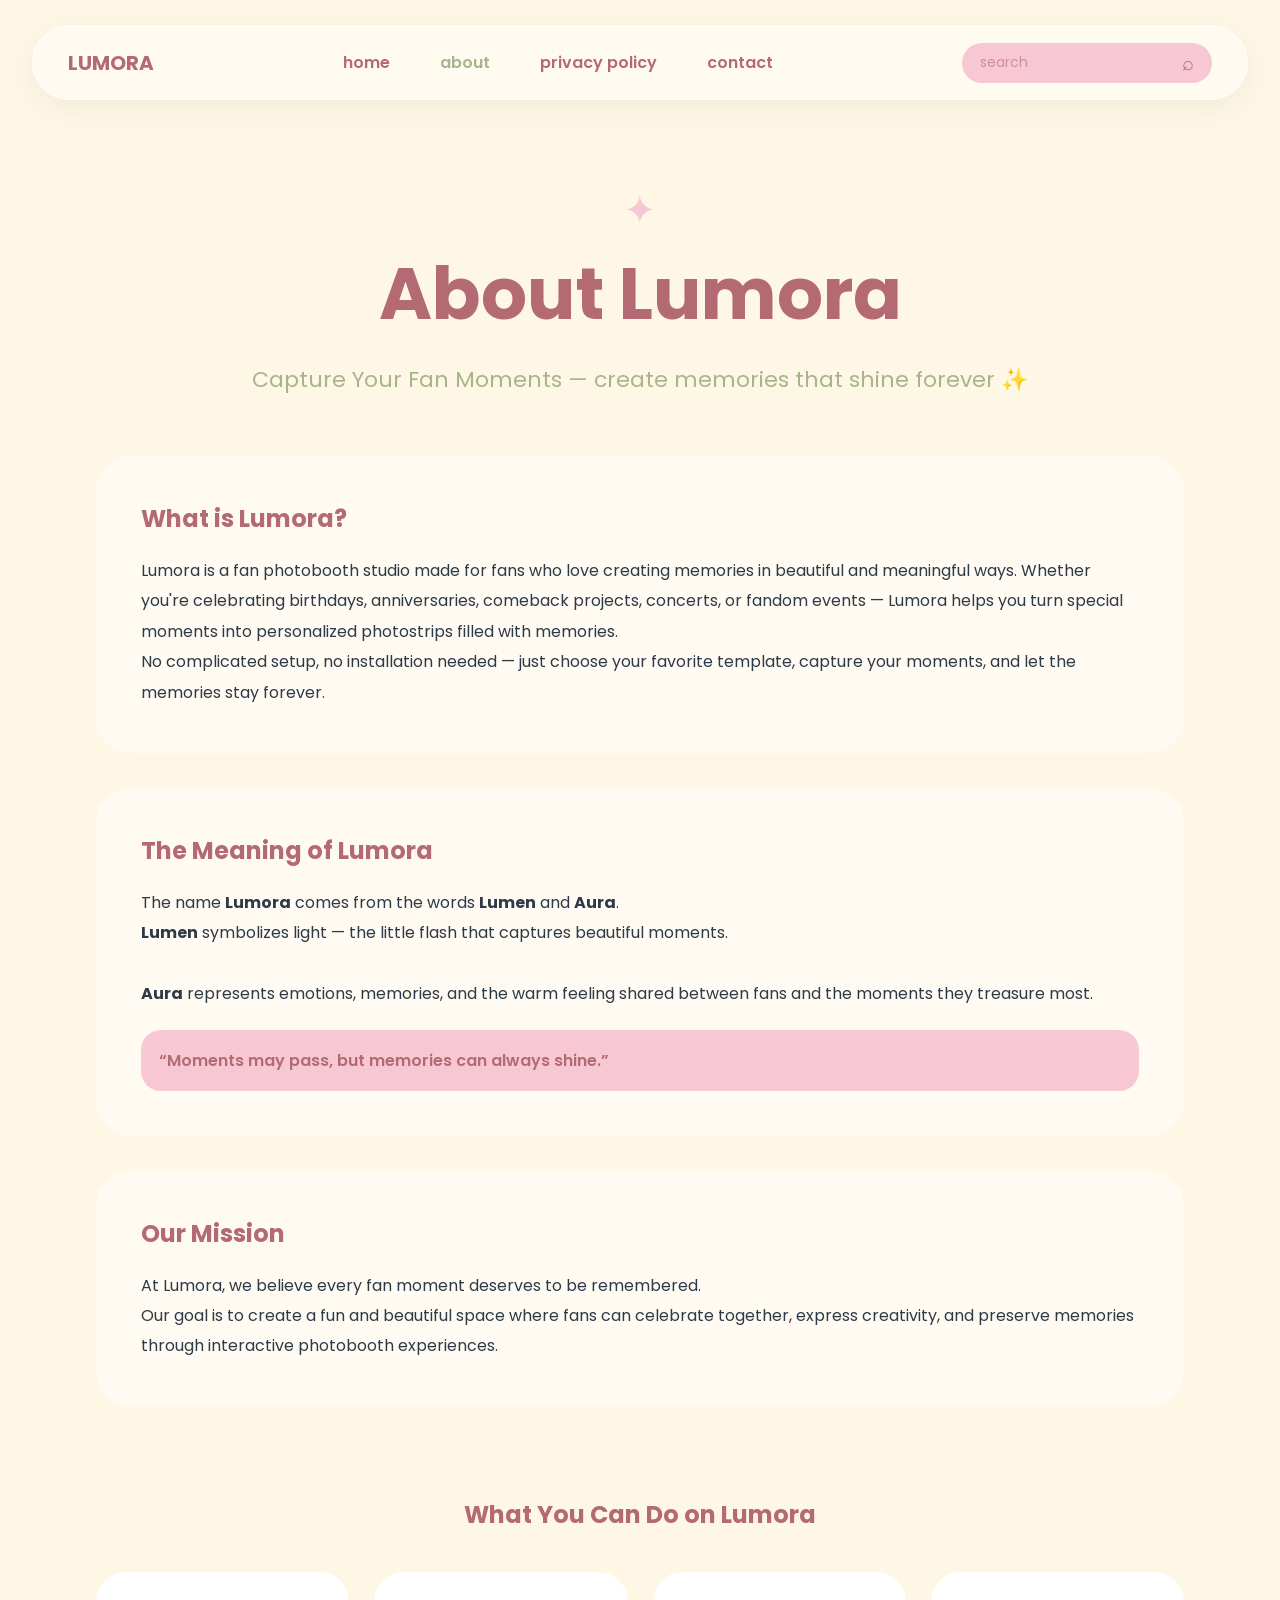
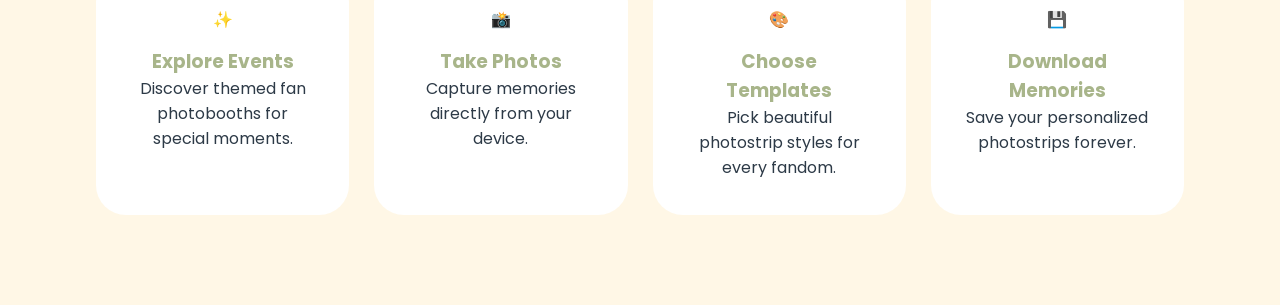
==== about.html @ 37fab62d "Initial commit" ====
<!DOCTYPE html>
<html lang="en">
<head>
    <meta charset="UTF-8">
    <meta name="viewport" content="width=device-width, initial-scale=1.0">
    <title>About Lumora</title>

    <link rel="stylesheet" href="about.css">

    <link rel="preconnect" href="https://fonts.googleapis.com">
    <link href="https://fonts.googleapis.com/css2?family=Poppins:wght@300;400;500;600;700;800&display=swap" rel="stylesheet">
</head>
<body>

<header>
    <nav class="navbar">

        <div class="logo">
            <a href="index.html">LUMORA</a>
        </div>

        <ul class="nav-links">
            <li><a href="artist.html">home</a></li>
            <li><a href="about.html" class="active">about</a></li>
            <li><a href="privacy.html">privacy policy</a></li>
            <li><a href="contact.html">contact</a></li>
        </ul>

        <div class="search-box">
            <input type="text" placeholder="search">
            <span>⌕</span>
        </div>

    </nav>
</header>

<!-- HERO -->

<section class="about-hero">

    <div class="sparkle">✦</div>

    <h1>About Lumora</h1>

    <p class="tagline">
        Capture Your Fan Moments — create memories that shine forever ✨
    </p>

</section>

<!-- ABOUT -->

<section class="about-container">

    <div class="about-card">

        <h2>What is Lumora?</h2>

        <p>
            Lumora is a fan photobooth studio made for fans who love creating
            memories in beautiful and meaningful ways.
            Whether you're celebrating birthdays, anniversaries,
            comeback projects, concerts, or fandom events —
            Lumora helps you turn special moments into
            personalized photostrips filled with memories.
        </p>

        <p>
            No complicated setup, no installation needed —
            just choose your favorite template, capture your moments,
            and let the memories stay forever.
        </p>

    </div>

    <div class="about-card">

        <h2>The Meaning of Lumora</h2>

        <p>
            The name <b>Lumora</b> comes from the words
            <b>Lumen</b> and <b>Aura</b>.
        </p>

        <p>
            <b>Lumen</b> symbolizes light — the little flash that captures
            beautiful moments.
            <br><br>
            <b>Aura</b> represents emotions, memories,
            and the warm feeling shared between fans and the moments
            they treasure most.
        </p>

        <div class="quote-box">
            “Moments may pass, but memories can always shine.”
        </div>

    </div>

    <div class="about-card">

        <h2>Our Mission</h2>

        <p>
            At Lumora, we believe every fan moment deserves to be remembered.
        </p>

        <p>
            Our goal is to create a fun and beautiful space
            where fans can celebrate together,
            express creativity, and preserve memories
            through interactive photobooth experiences.
        </p>

    </div>

</section>

<!-- FEATURES -->

<section class="feature-section">

    <h2>What You Can Do on Lumora</h2>

    <div class="feature-grid">

        <div class="feature-card">
            ✨
            <h3>Explore Events</h3>
            <p>Discover themed fan photobooths for special moments.</p>
        </div>

        <div class="feature-card">
            📸
            <h3>Take Photos</h3>
            <p>Capture memories directly from your device.</p>
        </div>

        <div class="feature-card">
            🎨
            <h3>Choose Templates</h3>
            <p>Pick beautiful photostrip styles for every fandom.</p>
        </div>

        <div class="feature-card">
            💾
            <h3>Download Memories</h3>
            <p>Save your personalized photostrips forever.</p>
        </div>

    </div>

</section>

</body>
</html>
---- about.css ----
*{
    margin:0;
    padding:0;
    box-sizing:border-box;
}

body{
    font-family:'Poppins', sans-serif;
    background:#FFF7E6;
    color:#2D3A47;
}

/* NAVBAR */

/* ==========================
NAVBAR (Sama persis dengan Privacy)
========================== */

.navbar {
    width: 95%;
    /* max-width dihapus agar lebarnya memanjang sama seperti Privacy */
    height: 75px; 
    background: rgba(255, 255, 255, 0.45);
    -webkit-backdrop-filter: blur(20px);
    backdrop-filter: blur(20px);
    border: 1px solid rgba(255, 255, 255, 0.5);
    border-radius: 50px;
    margin: 25px auto;
    display: flex;
    justify-content: space-between;
    align-items: center;
    padding: 0 35px;
    box-shadow: 0 8px 30px rgba(0, 0, 0, 0.05);
}

.logo a {
    text-decoration: none;
    color: #B46A72;
    font-weight: 700; /* Ketebalan font disamakan dengan Privacy */
    font-size: 20px;
}

.nav-links {
    display: flex;
    list-style: none;
    gap: 50px; /* Jarak antar menu dilebarkan lagi */
}

.nav-links a {
    text-decoration: none;
    color: #B46A72;
    font-weight: 600;
    font-size: 16px; /* Font size dibesarkan sama seperti Privacy */
    transition: color 0.3s ease;
}

.nav-links a:hover {
    color: #D98C99;
}

/* Menu aktif berubah warna hijau, TANPA garis bawah */
.nav-links a.active {
    color: #A8B58A;
}

.search-box {
    width: 250px; /* Ukuran search box dibesarkan lagi */
    height: 40px;
    background: #F7C8D3;
    border-radius: 30px;
    display: flex;
    align-items: center;
    justify-content: space-between;
    padding: 0 18px;
}

.search-box input {
    border: none;
    outline: none;
    background: transparent;
    width: 100%;
    font-family: 'Poppins', sans-serif;
    color: #B46A72;
    font-size: 14px;
}

.search-box input::placeholder {
    color: #B46A72;
    opacity: 0.6;
}

.search-box span {
    color: #B46A72;
    font-size: 20px;
    cursor: pointer;
}

/* HERO */

.about-hero{
    text-align:center;
    margin-top:80px;
}

.about-hero h1{
    font-size:72px;
    color:#B46A72;
}

.tagline{
    color:#A8B58A;
    font-size:22px;
    margin-top:15px;
}

.sparkle{
    font-size:40px;
    color:#F7C8D3;
}

/* CARDS */

.about-container{
    width:85%;
    margin:60px auto;

    display:flex;
    flex-direction:column;
    gap:35px;
}

.about-card{
    background:rgba(255,255,255,0.5);
    border-radius:35px;
    padding:45px;
}

.about-card h2{
    color:#B46A72;
    margin-bottom:20px;
}

.about-card p{
    line-height:1.9;
}

.quote-box{
    margin-top:20px;
    background:#F7C8D3;
    padding:18px;
    border-radius:20px;
    color:#B46A72;
    font-weight:600;
}

/* FEATURES */

.feature-section{
    width:85%;
    margin:90px auto;
    text-align:center;
}

.feature-section h2{
    color:#B46A72;
    margin-bottom:40px;
}

.feature-grid{
    display:grid;
    grid-template-columns:repeat(4,1fr);
    gap:25px;
}

.feature-card{
    background:white;
    border-radius:30px;
    padding:35px;
}

.feature-card h3{
    color:#A8B58A;
    margin-top:15px;
}
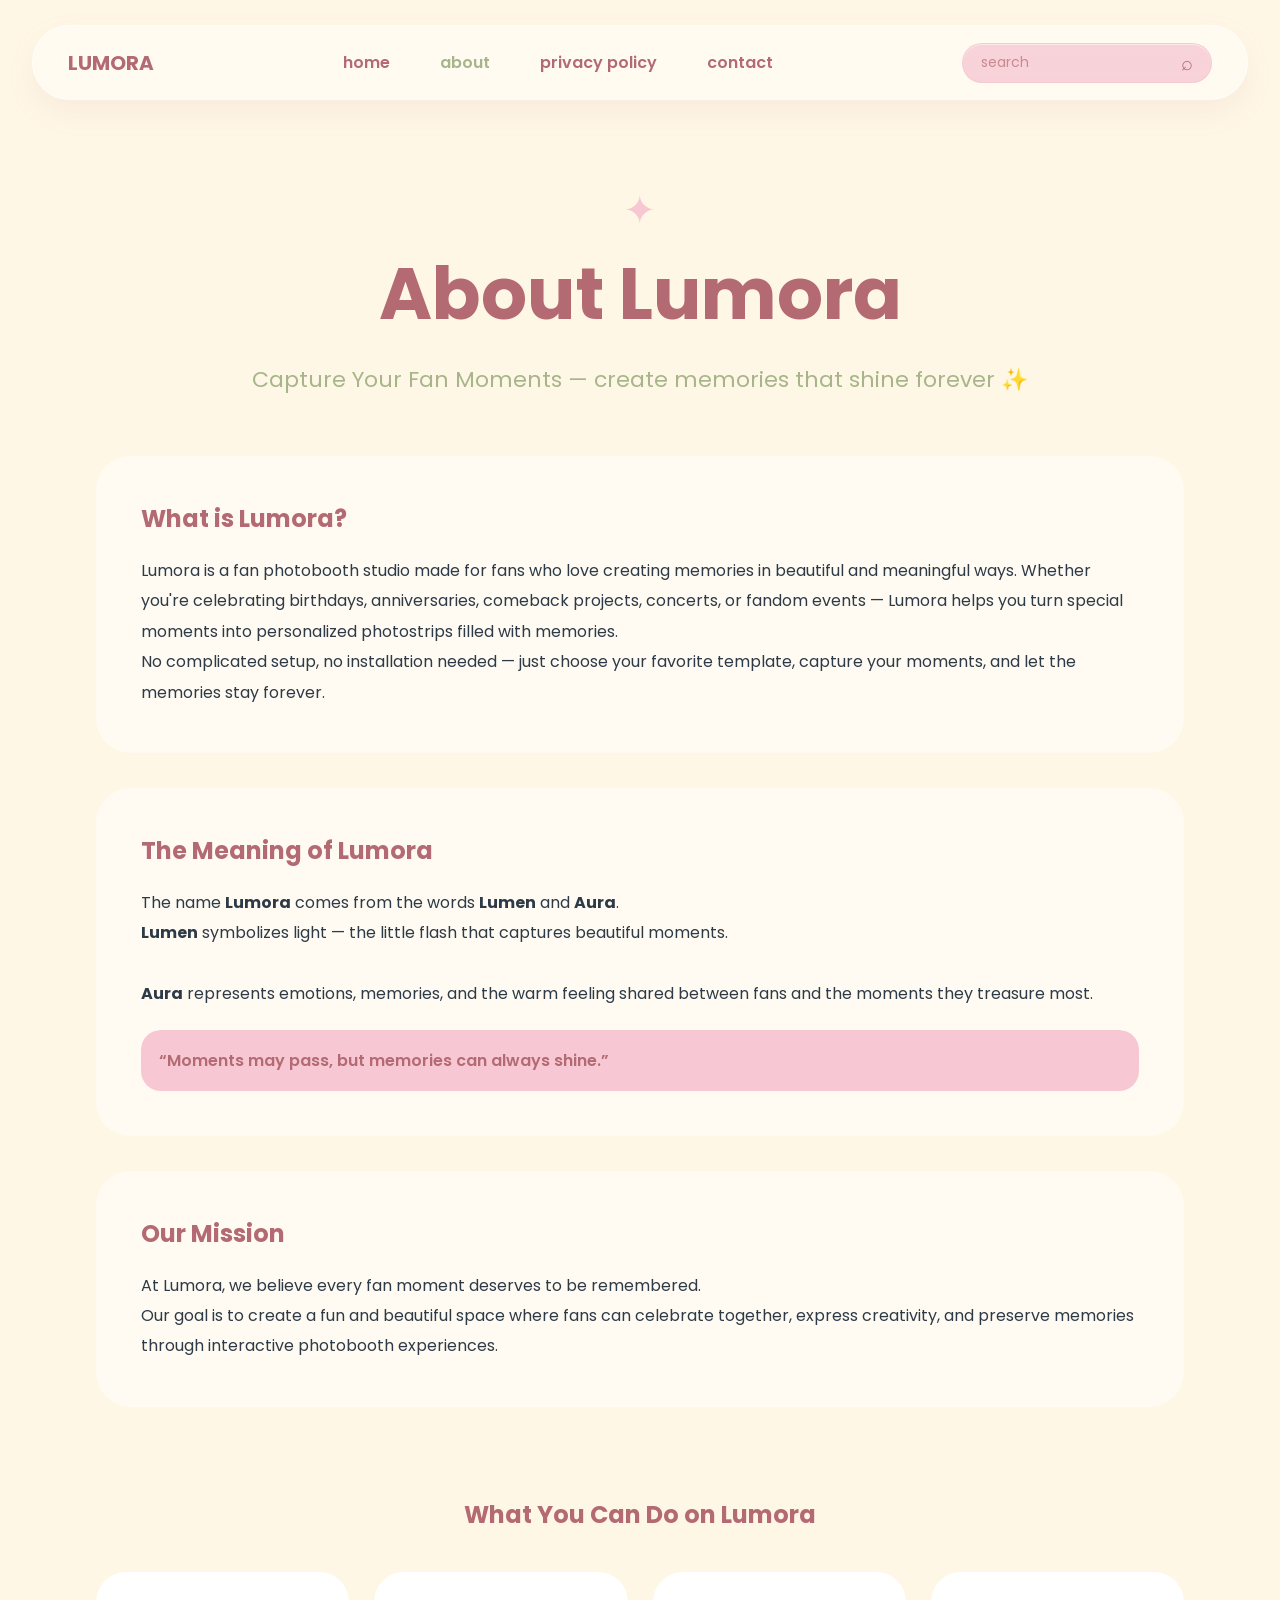
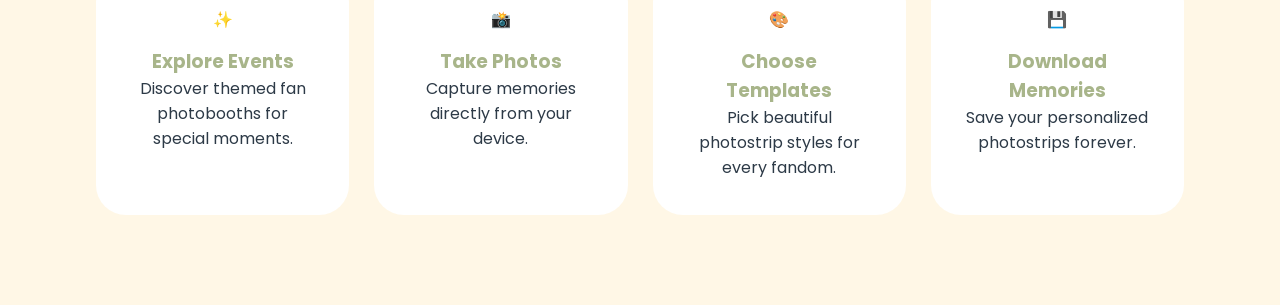
==== commit 3ffaaf11: "Update responsive layouts and search features" ====
--- a/about.html
+++ b/about.html
@@ -6,26 +6,26 @@
     <title>About Lumora</title>
 
     <link rel="stylesheet" href="about.css">
+    <link rel="stylesheet" href="responsive-navbar.css">
 
     <link rel="preconnect" href="https://fonts.googleapis.com">
     <link href="https://fonts.googleapis.com/css2?family=Poppins:wght@300;400;500;600;700;800&display=swap" rel="stylesheet">
 </head>
 <body>
 
-<header>
+  <header>
     <nav class="navbar">
 
-        <div class="logo">
-            <a href="index.html">LUMORA</a>
-        </div>
+<div class="logo">
+    <a href="index.html">LUMORA</a>
+</div>
 
-        <ul class="nav-links">
-            <li><a href="artist.html">home</a></li>
-            <li><a href="about.html" class="active">about</a></li>
-            <li><a href="privacy.html">privacy policy</a></li>
-            <li><a href="contact.html">contact</a></li>
-        </ul>
-
+<ul class="nav-links">
+    <li><a href="collections.html">home</a></li>
+    <li><a href="about.html" class="active">about</a></li>
+    <li><a href="privacy.html">privacy policy</a></li>
+    <li><a href="contact.html">contact</a></li>
+</ul>
         <div class="search-box">
             <input type="text" placeholder="search">
             <span>⌕</span>
--- a/about.css
+++ b/about.css
@@ -18,60 +18,63 @@
 
 .navbar {
     width: 95%;
-    /* max-width dihapus agar lebarnya memanjang sama seperti Privacy */
-    height: 75px; 
+    min-height: 75px;
     background: rgba(255, 255, 255, 0.45);
     -webkit-backdrop-filter: blur(20px);
     backdrop-filter: blur(20px);
-    border: 1px solid rgba(255, 255, 255, 0.5);
+    border: 1px solid rgba(255, 255, 255, 0.6);
     border-radius: 50px;
     margin: 25px auto;
     display: flex;
     justify-content: space-between;
     align-items: center;
     padding: 0 35px;
-    box-shadow: 0 8px 30px rgba(0, 0, 0, 0.05);
+    box-shadow: 0 12px 30px rgba(180, 106, 114, 0.08);
 }
 
 .logo a {
     text-decoration: none;
     color: #B46A72;
-    font-weight: 700; /* Ketebalan font disamakan dengan Privacy */
+    font-weight: 700;
     font-size: 20px;
 }
 
 .nav-links {
     display: flex;
     list-style: none;
-    gap: 50px; /* Jarak antar menu dilebarkan lagi */
+    gap: 50px;
+    align-items: center;
 }
 
 .nav-links a {
     text-decoration: none;
     color: #B46A72;
     font-weight: 600;
-    font-size: 16px; /* Font size dibesarkan sama seperti Privacy */
-    transition: color 0.3s ease;
+    font-size: 16px;
+    transition: color 0.3s ease, transform 0.3s ease;
+    position: relative;
 }
 
 .nav-links a:hover {
     color: #D98C99;
-}
-
-/* Menu aktif berubah warna hijau, TANPA garis bawah */
+    transform: translateY(-1px);
+}
+
 .nav-links a.active {
     color: #A8B58A;
 }
 
 .search-box {
-    width: 250px; /* Ukuran search box dibesarkan lagi */
+    width: 250px;
     height: 40px;
-    background: #F7C8D3;
+    background: rgba(247, 200, 211, 0.8);
+    border: 1px solid rgba(180, 106, 114, 0.08);
     border-radius: 30px;
     display: flex;
     align-items: center;
     justify-content: space-between;
     padding: 0 18px;
+    box-shadow: inset 0 1px 0 rgba(255, 255, 255, 0.5);
 }
 
 .search-box input {
@@ -86,13 +89,14 @@
 
 .search-box input::placeholder {
     color: #B46A72;
-    opacity: 0.6;
+    opacity: 0.7;
 }
 
 .search-box span {
     color: #B46A72;
     font-size: 20px;
     cursor: pointer;
+    line-height: 1;
 }
 
 /* HERO */
@@ -181,4 +185,142 @@
 .feature-card h3{
     color:#A8B58A;
     margin-top:15px;
+}
+
+@media (max-width: 860px) {
+    .navbar {
+        width: 92%;
+        min-height: 76px;
+        padding: 18px 20px;
+        border-radius: 30px;
+        flex-wrap: wrap;
+        justify-content: center;
+        gap: 14px;
+    }
+
+    .nav-links {
+        gap: 12px 20px;
+        flex-wrap: wrap;
+        justify-content: center;
+    }
+
+    .nav-links a {
+        font-size: 14px;
+    }
+
+    .search-box {
+        width: 180px;
+    }
+
+    .about-hero h1 {
+        font-size: 54px;
+    }
+
+    .about-container,
+    .feature-section {
+        width: 90%;
+    }
+
+    .feature-grid {
+        grid-template-columns: repeat(2, minmax(0, 1fr));
+    }
+}
+
+@media (max-width: 560px) {
+    .navbar {
+        width: 90%;
+        padding: 14px 16px;
+        margin-top: 16px;
+    }
+
+    .logo a {
+        font-size: 18px;
+    }
+
+    .nav-links {
+        width: 100%;
+        justify-content: center;
+        gap: 8px 14px;
+    }
+
+    .nav-links a {
+        font-size: 12px;
+    }
+
+    .search-box {
+        width: 100%;
+        max-width: 220px;
+        height: 38px;
+    }
+
+    .about-hero {
+        margin-top: 40px;
+        padding: 0 18px;
+    }
+
+    .about-hero h1 {
+        font-size: 38px;
+    }
+
+    .tagline {
+        font-size: 17px;
+    }
+
+    .about-card,
+    .feature-card {
+        padding: 24px 18px;
+        border-radius: 22px;
+    }
+
+    .feature-grid {
+        grid-template-columns: 1fr;
+    }
+
+    .about-container {
+        width: 90%;
+        gap: 18px;
+        margin-top: 30px;
+    }
+}
+
+@media (max-width: 600px) {
+    .about-hero {
+        width: calc(100% - 32px);
+        margin: 30px auto 0;
+        padding: 0;
+    }
+
+    .about-hero h1 {
+        font-size: clamp(27px, 8vw, 34px);
+        line-height: 1.15;
+    }
+
+    .tagline {
+        font-size: 14px;
+        line-height: 1.5;
+    }
+
+    .about-container,
+    .feature-section {
+        width: calc(100% - 32px);
+        margin-top: 24px;
+    }
+
+    .about-card,
+    .feature-card {
+        padding: 18px 16px;
+        border-radius: 18px;
+    }
+
+    .about-card h2,
+    .feature-section > h2 {
+        font-size: 20px;
+        line-height: 1.25;
+    }
+
+    .about-card p,
+    .feature-card p {
+        font-size: 13px;
+        line-height: 1.65;
+    }
 }
--- a/responsive-navbar.css
+++ b/responsive-navbar.css
@@ -0,0 +1,56 @@
+@media (max-width: 600px) {
+    .navbar {
+        width: calc(100% - 32px);
+        min-height: 0;
+        height: auto;
+        margin: 12px auto 0;
+        padding: 13px 14px 12px;
+        border-radius: 22px;
+        display: flex;
+        flex-wrap: wrap;
+        justify-content: center;
+        align-items: center;
+        gap: 0;
+    }
+
+    .logo {
+        order: 1;
+        width: 100%;
+        text-align: center;
+    }
+
+    .logo a {
+        font-size: 16px;
+    }
+
+    .search-box {
+        order: 2;
+        width: 100%;
+        max-width: none;
+        height: 34px;
+        margin-top: 11px;
+        padding: 0 14px;
+    }
+
+    .search-box input {
+        font-size: 13px;
+    }
+
+    .search-box span {
+        font-size: 16px;
+    }
+
+    .nav-links {
+        order: 3;
+        width: 100%;
+        margin-top: 11px;
+        justify-content: center;
+        align-items: center;
+        gap: 6px 12px;
+        flex-wrap: wrap;
+    }
+
+    .nav-links a {
+        font-size: 11px;
+    }
+}
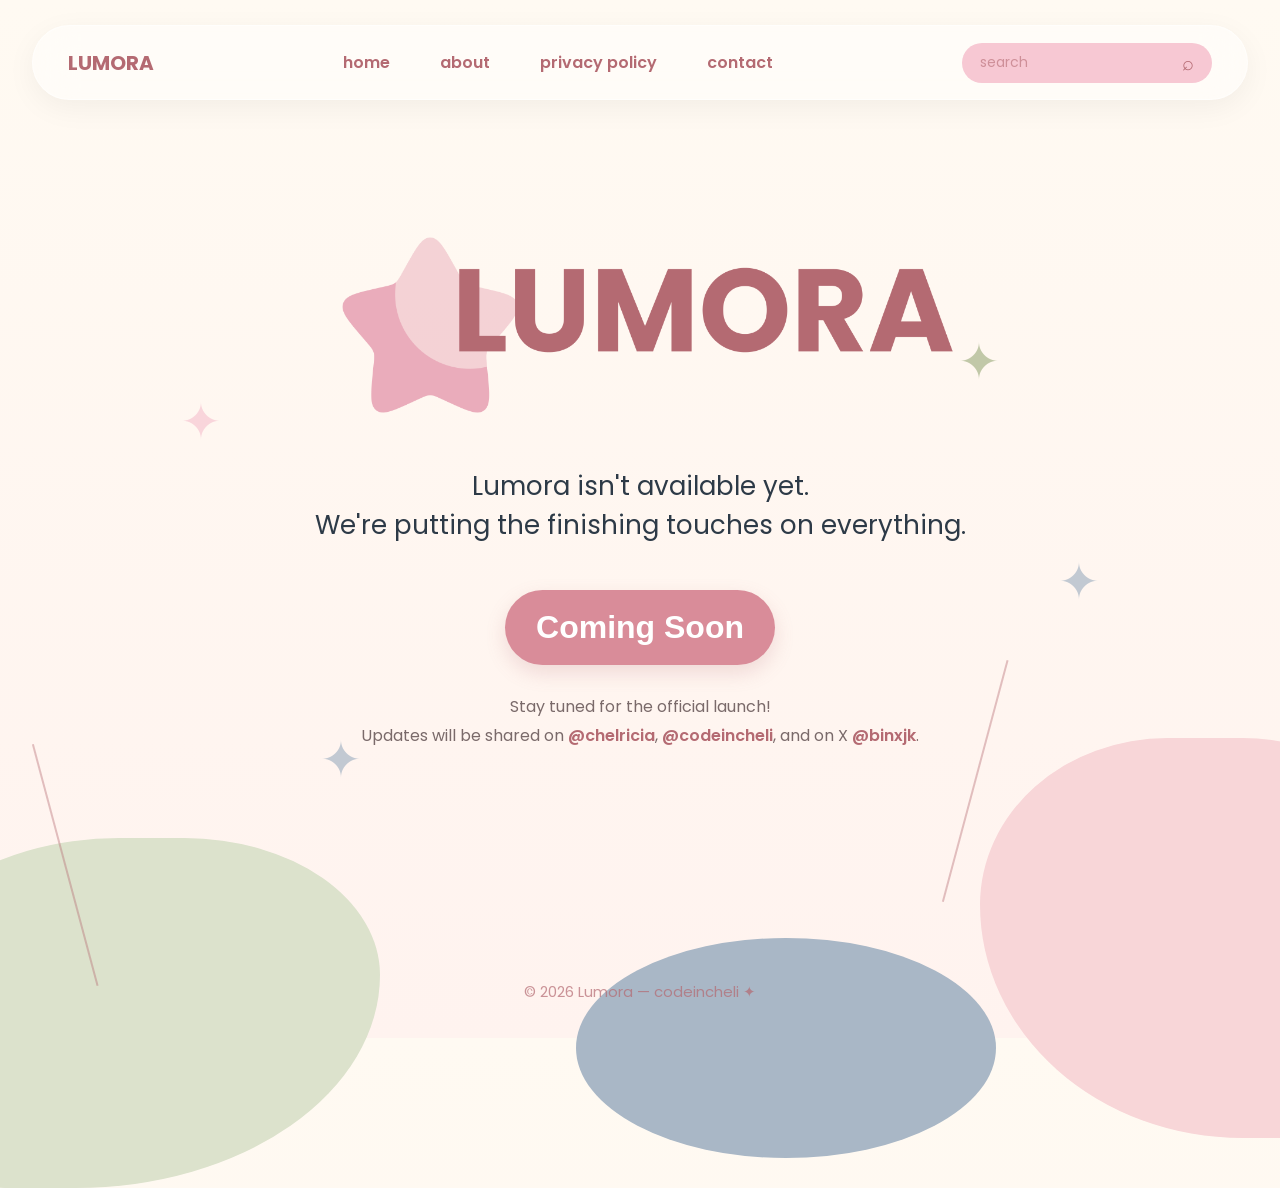
==== commit c28809de: "Update about.html" ====
--- a/about.html
+++ b/about.html
@@ -1,18 +1,26 @@
 <!DOCTYPE html>
 <html lang="en">
 <head>
-    <meta charset="UTF-8">
-    <meta name="viewport" content="width=device-width, initial-scale=1.0">
-    <title>About Lumora</title>
+  <meta charset="UTF-8" />
+  <meta name="viewport" content="width=device-width, initial-scale=1.0"/>
+  <title>LUMORA</title>
 
-    <link rel="stylesheet" href="about.css">
-    <link rel="stylesheet" href="responsive-navbar.css">
+  <link rel="stylesheet" href="style.css">
+  <link rel="stylesheet" href="responsive-navbar.css">
 
-    <link rel="preconnect" href="https://fonts.googleapis.com">
-    <link href="https://fonts.googleapis.com/css2?family=Poppins:wght@300;400;500;600;700;800&display=swap" rel="stylesheet">
+  <link rel="preconnect" href="https://fonts.googleapis.com">
+  <link href="https://fonts.googleapis.com/css2?family=Poppins:wght@300;400;500;600;700;800&display=swap" rel="stylesheet">
+
 </head>
 <body>
 
+  <!-- decorative stars -->
+  <div class="star s1">✦</div>
+  <div class="star s2">✦</div>
+  <div class="star s3">✦</div>
+  <div class="star s4">✦</div>
+
+  <!-- navbar -->
   <header>
     <nav class="navbar">
 
@@ -20,137 +28,60 @@
     <a href="index.html">LUMORA</a>
 </div>
 
-<ul class="nav-links">
-    <li><a href="collections.html">home</a></li>
-    <li><a href="about.html" class="active">about</a></li>
-    <li><a href="privacy.html">privacy policy</a></li>
-    <li><a href="contact.html">contact</a></li>
-</ul>
+      <ul class="nav-links">
+        <li><a href="collections.html">home</a></li>
+        <li><a href="about.html" >about</a></li>
+        <li><a href="privacy.html">privacy policy</a></li>
+        <li><a href="contact.html">contact</a></li>
+        </ul>
+
         <div class="search-box">
             <input type="text" placeholder="search">
             <span>⌕</span>
         </div>
 
     </nav>
-</header>
+  </header>
 
-<!-- HERO -->
+  <!-- hero -->
+  <section class="hero">
 
-<section class="about-hero">
+<div class="hero-logo">
+    <img src="assets/lumora.png" alt="LUMORA Logo">
+</div>
 
-    <div class="sparkle">✦</div>
+    <p>
+  Lumora isn't available yet.<br>
+  We're putting the finishing touches on everything.
+</p>
 
-    <h1>About Lumora</h1>
+<button class="start-btn">
+    Coming Soon
+</button>
 
-    <p class="tagline">
-        Capture Your Fan Moments — create memories that shine forever ✨
-    </p>
+<div class="coming-info">
+    Stay tuned for the official launch!<br>
+    Updates will be shared on
+    <a href="https://instagram.com/chelricia" target="_blank">@chelricia</a>,
+    <a href="https://instagram.com/codeincheli" target="_blank">@codeincheli</a>,
+    and on X
+    <a href="https://x.com/binxjk" target="_blank">@binxjk</a>.
+</div>
 
-</section>
+  </section>
 
-<!-- ABOUT -->
+  <!-- decorative bottom blobs -->
+  <div class="blob-left"></div>
+  <div class="blob-right"></div>
+  <div class="blob-blue"></div>
 
-<section class="about-container">
+  <!-- decorative leaves -->
+  <div class="leaf left"></div>
+  <div class="leaf right"></div>
 
-    <div class="about-card">
-
-        <h2>What is Lumora?</h2>
-
-        <p>
-            Lumora is a fan photobooth studio made for fans who love creating
-            memories in beautiful and meaningful ways.
-            Whether you're celebrating birthdays, anniversaries,
-            comeback projects, concerts, or fandom events —
-            Lumora helps you turn special moments into
-            personalized photostrips filled with memories.
-        </p>
-
-        <p>
-            No complicated setup, no installation needed —
-            just choose your favorite template, capture your moments,
-            and let the memories stay forever.
-        </p>
-
-    </div>
-
-    <div class="about-card">
-
-        <h2>The Meaning of Lumora</h2>
-
-        <p>
-            The name <b>Lumora</b> comes from the words
-            <b>Lumen</b> and <b>Aura</b>.
-        </p>
-
-        <p>
-            <b>Lumen</b> symbolizes light — the little flash that captures
-            beautiful moments.
-            <br><br>
-            <b>Aura</b> represents emotions, memories,
-            and the warm feeling shared between fans and the moments
-            they treasure most.
-        </p>
-
-        <div class="quote-box">
-            “Moments may pass, but memories can always shine.”
-        </div>
-
-    </div>
-
-    <div class="about-card">
-
-        <h2>Our Mission</h2>
-
-        <p>
-            At Lumora, we believe every fan moment deserves to be remembered.
-        </p>
-
-        <p>
-            Our goal is to create a fun and beautiful space
-            where fans can celebrate together,
-            express creativity, and preserve memories
-            through interactive photobooth experiences.
-        </p>
-
-    </div>
-
-</section>
-
-<!-- FEATURES -->
-
-<section class="feature-section">
-
-    <h2>What You Can Do on Lumora</h2>
-
-    <div class="feature-grid">
-
-        <div class="feature-card">
-            ✨
-            <h3>Explore Events</h3>
-            <p>Discover themed fan photobooths for special moments.</p>
-        </div>
-
-        <div class="feature-card">
-            📸
-            <h3>Take Photos</h3>
-            <p>Capture memories directly from your device.</p>
-        </div>
-
-        <div class="feature-card">
-            🎨
-            <h3>Choose Templates</h3>
-            <p>Pick beautiful photostrip styles for every fandom.</p>
-        </div>
-
-        <div class="feature-card">
-            💾
-            <h3>Download Memories</h3>
-            <p>Save your personalized photostrips forever.</p>
-        </div>
-
-    </div>
-
-</section>
+  <footer class="footer">
+    <p>© 2026 Lumora — codeincheli ✦</p>
+</footer>
 
 </body>
-</html>+</html>
--- a/style.css
+++ b/style.css
@@ -0,0 +1,633 @@
+*{
+    margin:0;
+    padding:0;
+    box-sizing:border-box;
+}
+
+body{
+    font-family:'Poppins', sans-serif;
+    background:linear-gradient(180deg, #fffaf2 0%, #fff3ef 100%);
+    overflow-x:hidden;
+    min-height:100vh;
+    position:relative;
+    animation:fadePage .5s ease;
+}
+
+/* ==========================
+NAVBAR
+========================== */
+
+.navbar{
+    width:95%;
+    height:75px;
+
+    background:rgba(255,255,255,0.45);
+
+    -webkit-backdrop-filter: blur(20px);
+    backdrop-filter: blur(20px);
+
+    border:1px solid rgba(255,255,255,.5);
+    border-radius:50px;
+
+    margin:25px auto;
+
+    display:flex;
+    justify-content:space-between;
+    align-items:center;
+
+    padding:0 35px;
+
+    box-shadow:
+    0 8px 30px rgba(0,0,0,0.05);
+}
+.logo{
+    font-size:20px;
+    font-weight:700;
+    color:#B46A72;
+}
+
+.logo a{
+    text-decoration:none;
+    color:#B46A72;
+    font-weight:700;
+}
+
+.nav-links{
+    display:flex;
+    list-style:none;
+    gap:50px;
+}
+
+.nav-links a{
+    text-decoration:none;
+    color:#B46A72;
+    font-weight:600;
+    transition:.3s;
+}
+
+.nav-links a:hover{
+    color:#A8B58A;
+}
+.nav-links a.active{
+    color:#A8B58A;
+    position:relative;
+}
+
+.nav-links a.active::after{
+    content:'';
+    position:absolute;
+    bottom:-6px;
+    left:0;
+
+    width:100%;
+    height:3px;
+
+    background:#A8B58A;
+    border-radius:999px;
+}
+.search-box{
+    width:250px;
+    height:40px;
+
+    background:#F7C8D3;
+    border-radius:30px;
+
+    display:flex;
+    align-items:center;
+    justify-content:space-between;
+
+    padding:0 18px;
+}
+
+.search-box input{
+    border:none;
+    outline:none;
+    background:transparent;
+    width:100%;
+
+    font-family:'Poppins', sans-serif;
+    color:#B46A72;
+    font-size:14px;
+}
+
+.search-box input::placeholder{
+    color:#B46A72;
+    opacity:.6;
+}
+
+.search-box span{
+    color:#B46A72;
+    font-size:20px;
+}
+
+/* ==========================
+HERO
+========================== */
+
+.hero{
+    height:80vh;
+
+    display:flex;
+    flex-direction:column;
+    justify-content:center;
+    align-items:center;
+    text-align:center;
+
+    animation: fadeUp 1.5s ease;
+}
+
+.hero-logo{
+    animation:floating 5s ease-in-out infinite;
+}
+
+.hero-logo img{
+    width:700px;
+    max-width:90%;
+    object-fit:contain;
+}
+
+.hero h1{
+    font-size:120px;
+    font-weight:800;
+    color:#B46A72;
+    z-index:2;
+}
+
+.pink-star{
+    position:absolute;
+    left:-70px;
+
+    width:180px;
+    height:180px;
+    background:#F7C8D3;
+
+    clip-path: polygon(
+        50% 0%, 
+        61% 35%, 
+        98% 35%, 
+        68% 57%, 
+        79% 91%, 
+        50% 70%, 
+        21% 91%, 
+        32% 57%, 
+        2% 35%, 
+        39% 35%
+    );
+
+    z-index:1;
+}
+
+.circle-shape{
+    position:absolute;
+
+    width:120px;
+    height:120px;
+
+    background:#FFD9C9;
+    border-radius:50%;
+
+    left:-10px;
+    top:-10px;
+
+    z-index:1;
+}
+
+.hero p{
+    margin-top:30px;
+    font-size:26px;
+    color:#2D3A47;
+}
+
+.start-btn{
+    margin-top:45px;
+
+    width:270px;
+    height:75px;
+
+    border:none;
+    border-radius:50px;
+
+    background:#D98C99;
+    color:white;
+
+    font-size:32px;
+    font-weight:700;
+
+    cursor:pointer;
+
+    box-shadow:
+    0 8px 20px rgba(180,106,114,.2);
+
+    transition:.4s;
+}
+
+.start-btn:hover{
+    transform:translateY(-6px);
+    scale:1.03;
+}
+
+/* ==========================
+DECORATIONS
+========================== */
+
+.star{
+    position:absolute;
+    color:#A9B7C6;
+    font-size:50px;
+    opacity:.7;
+
+    animation: sparkle 4s infinite;
+}
+
+.s1{
+    left:180px;
+    top:360px;
+    color:#F7C8D3;
+}
+
+.s2{
+    right:280px;
+    top:300px;
+    color:#A8B58A;
+}
+
+.s3{
+    right:180px;
+    top:520px;
+}
+
+.s4{
+    left:320px;
+    bottom:240px;
+}
+
+/* blobs */
+
+.blob-left{
+    position:absolute;
+    left:-120px;
+    bottom:-150px;
+
+    width:500px;
+    height:350px;
+
+    background:#DCE2CC;
+
+    border-radius:55% 45% 70% 30%;
+
+    z-index:-1;
+
+    animation: blobMove 8s ease infinite;
+}
+
+.blob-right{
+    position:absolute;
+    right:-150px;
+    bottom:-100px;
+
+    width:450px;
+    height:400px;
+
+    background:#F8D6D8;
+
+    border-radius:50% 50% 30% 70%;
+
+    z-index:-1;
+}
+
+.blob-blue{
+    position:absolute;
+    bottom:-120px;
+    left:45%;
+
+    width:420px;
+    height:220px;
+
+    background:#A9B7C6;
+
+    border-radius:50%;
+
+    z-index:-1;
+}
+
+/* leaves */
+
+.leaf{
+    position:absolute;
+    width:250px;
+    height:250px;
+    opacity:.4;
+}
+
+.left{
+    left:60px;
+    bottom:80px;
+    border-left:2px solid #B46A72;
+    transform:rotate(-15deg);
+}
+
+.right{
+    right:60px;
+    bottom:100px;
+    border-left:2px solid #B46A72;
+    transform:rotate(15deg);
+}
+
+.footer{
+    margin-top:100px;
+
+    padding:35px;
+
+    text-align:center;
+
+    color:#B46A72;
+    opacity:.7;
+
+    font-size:15px;
+}
+
+.coming-info{
+    margin-top:28px;
+    text-align:center;
+    color:#7A6A6A;
+    font-size:16px;
+    line-height:1.8;
+}
+
+.coming-info a{
+    color:#B46A72;
+    text-decoration:none;
+    font-weight:600;
+    transition:.3s;
+}
+
+.coming-info a:hover{
+    color:#A8B58A;
+}
+
+/* ==========================
+ANIMATION
+========================== */
+
+@keyframes floating{
+    0%{
+        transform:translateY(0px);
+    }
+    50%{
+        transform:translateY(-10px);
+    }
+    100%{
+        transform:translateY(0px);
+    }
+}
+
+@keyframes sparkle{
+    0%{
+        opacity:.4;
+        transform:scale(1);
+    }
+
+    50%{
+        opacity:1;
+        transform:scale(1.2);
+    }
+
+    100%{
+        opacity:.4;
+        transform:scale(1);
+    }
+}
+
+@keyframes blobMove{
+    50%{
+        transform:translateY(20px);
+    }
+}
+
+@keyframes fadeUp{
+    from{
+        opacity:0;
+        transform:translateY(40px);
+    }
+    to{
+        opacity:1;
+        transform:translateY(0);
+    }
+}
+
+@keyframes navFade{
+    from{
+        opacity:0;
+        transform:translateY(-30px);
+    }
+    to{
+        opacity:1;
+        transform:translateY(0);
+    }
+}
+
+@media (max-width: 860px) {
+    .navbar {
+        width: 92%;
+        height: auto;
+        min-height: 76px;
+        border-radius: 30px;
+        padding: 18px 20px;
+        flex-wrap: wrap;
+        justify-content: center;
+        gap: 14px 18px;
+    }
+
+    .nav-links {
+        order: 3;
+        width: 100%;
+        justify-content: center;
+        flex-wrap: wrap;
+        gap: 10px 18px;
+    }
+
+    .nav-links a {
+        font-size: 14px;
+    }
+
+    .search-box {
+        width: min(100%, 280px);
+    }
+}
+
+@media (max-width: 520px) {
+    .navbar {
+        width: 90%;
+        margin: 16px auto;
+        padding: 14px 16px;
+        border-radius: 24px;
+    }
+
+    .logo a {
+        font-size: 18px;
+    }
+
+    .nav-links {
+        gap: 8px 14px;
+    }
+
+    .nav-links a {
+        font-size: 12px;
+    }
+
+    .search-box {
+        width: 100%;
+        height: 38px;
+    }
+}
+    from{
+        opacity:0;
+        transform:translateY(-30px);
+    }
+
+    to{
+        opacity:1;
+        transform:translateY(0);
+    }
+}
+
+body{
+    animation:fadePage .5s ease;
+}
+
+@keyframes fadePage{
+    from{
+        opacity:0;
+        transform:translateY(15px);
+    }
+
+    to{
+        opacity:1;
+        transform:translateY(0);
+    }
+}
+
+/* ==========================
+RESPONSIVE
+========================== */
+
+@media(max-width:900px){
+    .navbar{
+        width:92%;
+        min-height: 76px;
+        padding:18px 20px;
+        border-radius:30px;
+        flex-wrap:wrap;
+        justify-content:center;
+        gap:14px;
+    }
+
+    .nav-links{
+        gap:16px 20px;
+        flex-wrap:wrap;
+        justify-content:center;
+    }
+
+    .nav-links a{
+        font-size:14px;
+    }
+
+    .search-box{
+        width:180px;
+    }
+
+    .hero h1{
+        font-size:65px;
+    }
+
+    .hero p{
+        width:90%;
+        font-size:20px;
+    }
+
+    .start-btn{
+        width:220px;
+        height:65px;
+        font-size:24px;
+    }
+
+    .pink-star{
+        width:110px;
+        height:110px;
+        left:-35px;
+    }
+}
+
+@media(max-width:560px){
+    .navbar{
+        width:90%;
+        padding:14px 16px;
+        margin-top:16px;
+    }
+
+    .logo a{
+        font-size:18px;
+    }
+
+    .nav-links{
+        gap:8px 14px;
+    }
+
+    .nav-links a{
+        font-size:12px;
+    }
+
+    .search-box{
+        width:100%;
+        max-width:220px;
+        height:38px;
+    }
+
+    .hero{
+        margin-top:40px;
+        padding:0 16px;
+    }
+
+    .hero-logo img{
+        width: 260px;
+    }
+
+    .hero h1{
+        font-size:44px;
+    }
+
+    .hero p{
+        font-size:17px;
+        margin-top:18px;
+    }
+
+    .start-btn{
+        width:190px;
+        height:56px;
+        font-size:20px;
+        margin-top:28px;
+    }
+
+    .star {
+        font-size: 28px;
+    }
+
+    .s1 { left: 24px; top: 200px; }
+    .s2 { right: 30px; top: 180px; }
+    .s3 { right: 40px; top: 420px; }
+    .s4 { left: 24px; bottom: 170px; }
+
+    .blob-left,
+    .blob-right,
+    .blob-blue,
+    .leaf {
+        opacity: 0.45;
+        transform: scale(0.8);
+    }
+
+    .footer{
+        font-size: 13px;
+        padding: 20px 16px;
+        margin-top: 50px;
+    }
+}
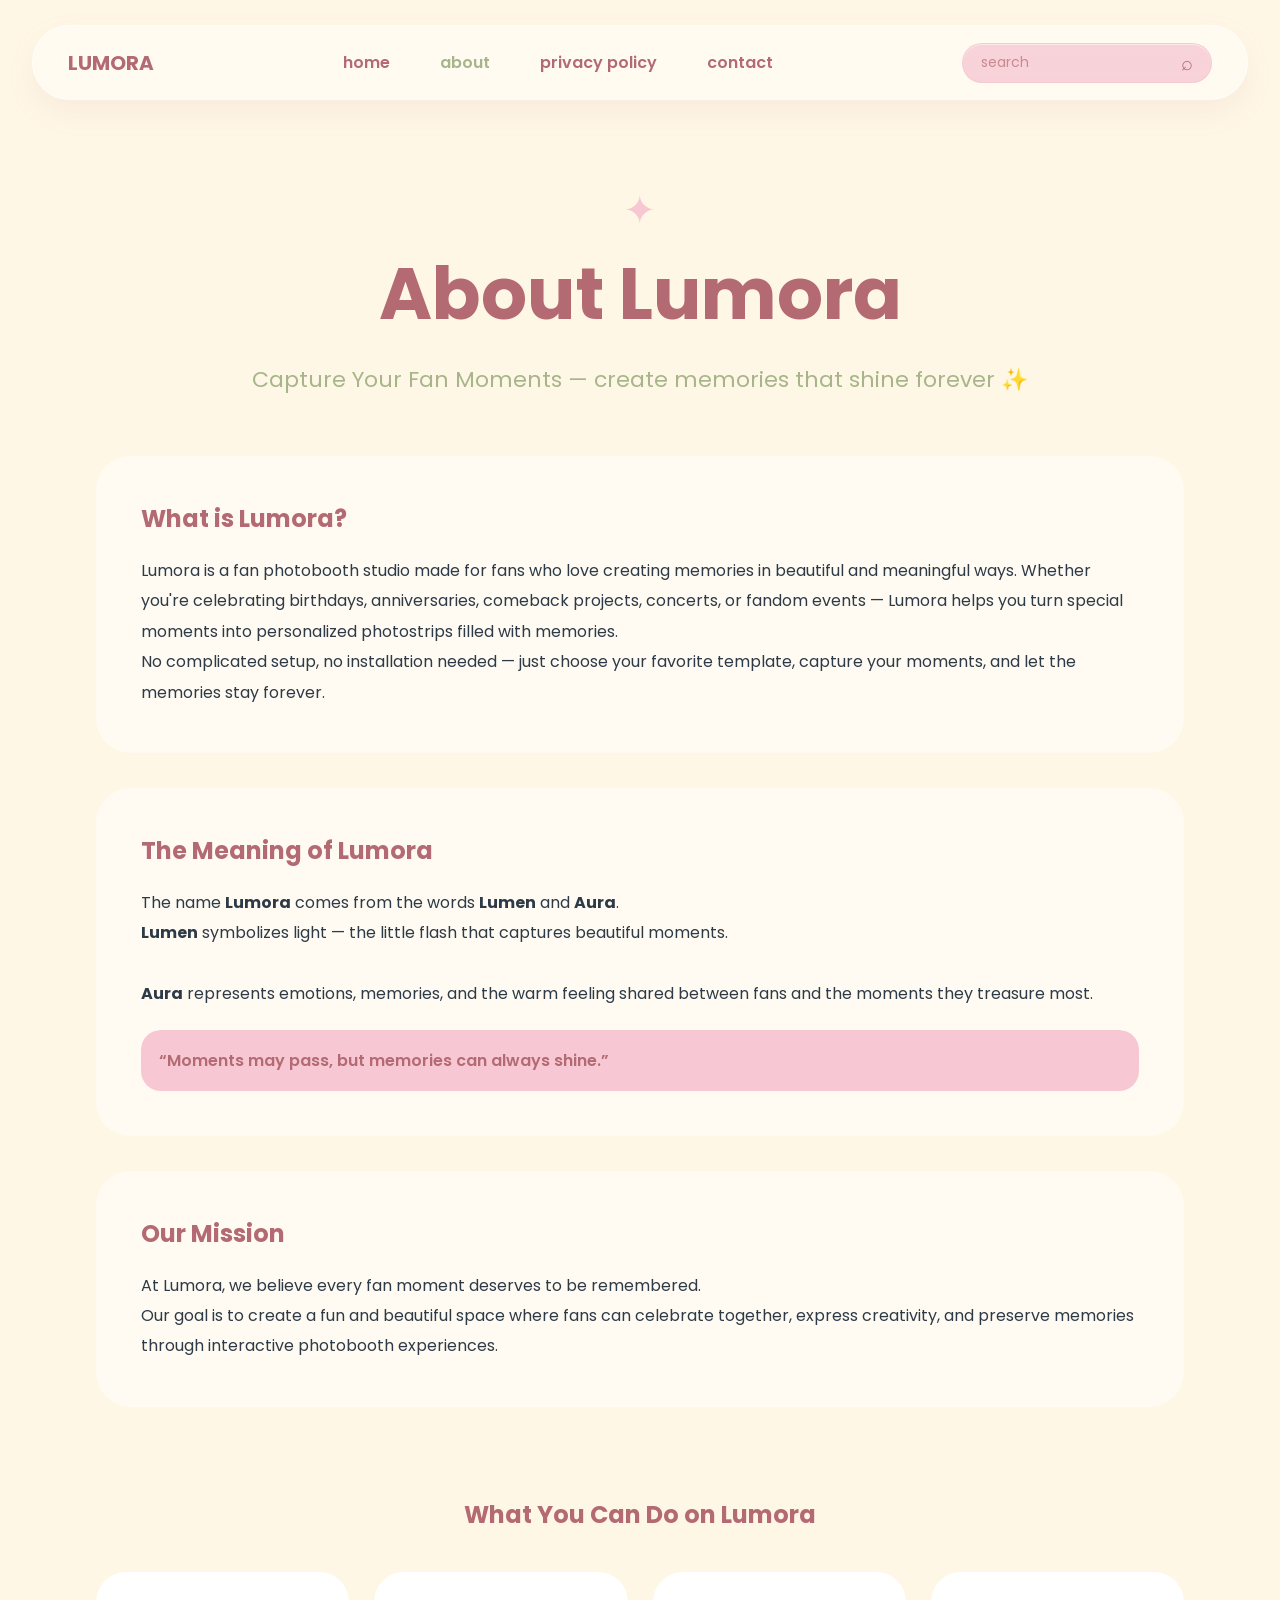
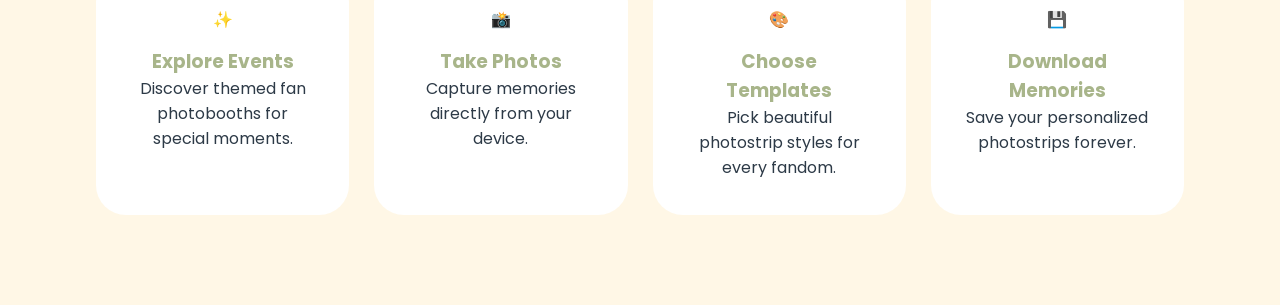
==== commit ea6cae93: "Update about.html" ====
--- a/about.html
+++ b/about.html
@@ -1,26 +1,18 @@
 <!DOCTYPE html>
 <html lang="en">
 <head>
-  <meta charset="UTF-8" />
-  <meta name="viewport" content="width=device-width, initial-scale=1.0"/>
-  <title>LUMORA</title>
+    <meta charset="UTF-8">
+    <meta name="viewport" content="width=device-width, initial-scale=1.0">
+    <title>About Lumora</title>
 
-  <link rel="stylesheet" href="style.css">
-  <link rel="stylesheet" href="responsive-navbar.css">
+    <link rel="stylesheet" href="about.css">
+    <link rel="stylesheet" href="responsive-navbar.css">
 
-  <link rel="preconnect" href="https://fonts.googleapis.com">
-  <link href="https://fonts.googleapis.com/css2?family=Poppins:wght@300;400;500;600;700;800&display=swap" rel="stylesheet">
-
+    <link rel="preconnect" href="https://fonts.googleapis.com">
+    <link href="https://fonts.googleapis.com/css2?family=Poppins:wght@300;400;500;600;700;800&display=swap" rel="stylesheet">
 </head>
 <body>
 
-  <!-- decorative stars -->
-  <div class="star s1">✦</div>
-  <div class="star s2">✦</div>
-  <div class="star s3">✦</div>
-  <div class="star s4">✦</div>
-
-  <!-- navbar -->
   <header>
     <nav class="navbar">
 
@@ -28,60 +20,137 @@
     <a href="index.html">LUMORA</a>
 </div>
 
-      <ul class="nav-links">
-        <li><a href="collections.html">home</a></li>
-        <li><a href="about.html" >about</a></li>
-        <li><a href="privacy.html">privacy policy</a></li>
-        <li><a href="contact.html">contact</a></li>
-        </ul>
-
+<ul class="nav-links">
+    <li><a href="collections.html">home</a></li>
+    <li><a href="about.html" class="active">about</a></li>
+    <li><a href="privacy.html">privacy policy</a></li>
+    <li><a href="contact.html">contact</a></li>
+</ul>
         <div class="search-box">
             <input type="text" placeholder="search">
             <span>⌕</span>
         </div>
 
     </nav>
-  </header>
+</header>
 
-  <!-- hero -->
-  <section class="hero">
+<!-- HERO -->
 
-<div class="hero-logo">
-    <img src="assets/lumora.png" alt="LUMORA Logo">
-</div>
+<section class="about-hero">
 
-    <p>
-  Lumora isn't available yet.<br>
-  We're putting the finishing touches on everything.
-</p>
+    <div class="sparkle">✦</div>
 
-<button class="start-btn">
-    Coming Soon
-</button>
+    <h1>About Lumora</h1>
 
-<div class="coming-info">
-    Stay tuned for the official launch!<br>
-    Updates will be shared on
-    <a href="https://instagram.com/chelricia" target="_blank">@chelricia</a>,
-    <a href="https://instagram.com/codeincheli" target="_blank">@codeincheli</a>,
-    and on X
-    <a href="https://x.com/binxjk" target="_blank">@binxjk</a>.
-</div>
+    <p class="tagline">
+        Capture Your Fan Moments — create memories that shine forever ✨
+    </p>
 
-  </section>
+</section>
 
-  <!-- decorative bottom blobs -->
-  <div class="blob-left"></div>
-  <div class="blob-right"></div>
-  <div class="blob-blue"></div>
+<!-- ABOUT -->
 
-  <!-- decorative leaves -->
-  <div class="leaf left"></div>
-  <div class="leaf right"></div>
+<section class="about-container">
 
-  <footer class="footer">
-    <p>© 2026 Lumora — codeincheli ✦</p>
-</footer>
+    <div class="about-card">
+
+        <h2>What is Lumora?</h2>
+
+        <p>
+            Lumora is a fan photobooth studio made for fans who love creating
+            memories in beautiful and meaningful ways.
+            Whether you're celebrating birthdays, anniversaries,
+            comeback projects, concerts, or fandom events —
+            Lumora helps you turn special moments into
+            personalized photostrips filled with memories.
+        </p>
+
+        <p>
+            No complicated setup, no installation needed —
+            just choose your favorite template, capture your moments,
+            and let the memories stay forever.
+        </p>
+
+    </div>
+
+    <div class="about-card">
+
+        <h2>The Meaning of Lumora</h2>
+
+        <p>
+            The name <b>Lumora</b> comes from the words
+            <b>Lumen</b> and <b>Aura</b>.
+        </p>
+
+        <p>
+            <b>Lumen</b> symbolizes light — the little flash that captures
+            beautiful moments.
+            <br><br>
+            <b>Aura</b> represents emotions, memories,
+            and the warm feeling shared between fans and the moments
+            they treasure most.
+        </p>
+
+        <div class="quote-box">
+            “Moments may pass, but memories can always shine.”
+        </div>
+
+    </div>
+
+    <div class="about-card">
+
+        <h2>Our Mission</h2>
+
+        <p>
+            At Lumora, we believe every fan moment deserves to be remembered.
+        </p>
+
+        <p>
+            Our goal is to create a fun and beautiful space
+            where fans can celebrate together,
+            express creativity, and preserve memories
+            through interactive photobooth experiences.
+        </p>
+
+    </div>
+
+</section>
+
+<!-- FEATURES -->
+
+<section class="feature-section">
+
+    <h2>What You Can Do on Lumora</h2>
+
+    <div class="feature-grid">
+
+        <div class="feature-card">
+            ✨
+            <h3>Explore Events</h3>
+            <p>Discover themed fan photobooths for special moments.</p>
+        </div>
+
+        <div class="feature-card">
+            📸
+            <h3>Take Photos</h3>
+            <p>Capture memories directly from your device.</p>
+        </div>
+
+        <div class="feature-card">
+            🎨
+            <h3>Choose Templates</h3>
+            <p>Pick beautiful photostrip styles for every fandom.</p>
+        </div>
+
+        <div class="feature-card">
+            💾
+            <h3>Download Memories</h3>
+            <p>Save your personalized photostrips forever.</p>
+        </div>
+
+    </div>
+
+</section>
 
 </body>
 </html>
--- a/about.css
+++ b/about.css
@@ -0,0 +1,326 @@
+*{
+    margin:0;
+    padding:0;
+    box-sizing:border-box;
+}
+
+body{
+    font-family:'Poppins', sans-serif;
+    background:#FFF7E6;
+    color:#2D3A47;
+}
+
+/* NAVBAR */
+
+/* ==========================
+NAVBAR (Sama persis dengan Privacy)
+========================== */
+
+.navbar {
+    width: 95%;
+    min-height: 75px;
+    background: rgba(255, 255, 255, 0.45);
+    -webkit-backdrop-filter: blur(20px);
+    backdrop-filter: blur(20px);
+    border: 1px solid rgba(255, 255, 255, 0.6);
+    border-radius: 50px;
+    margin: 25px auto;
+    display: flex;
+    justify-content: space-between;
+    align-items: center;
+    padding: 0 35px;
+    box-shadow: 0 12px 30px rgba(180, 106, 114, 0.08);
+}
+
+.logo a {
+    text-decoration: none;
+    color: #B46A72;
+    font-weight: 700;
+    font-size: 20px;
+}
+
+.nav-links {
+    display: flex;
+    list-style: none;
+    gap: 50px;
+    align-items: center;
+}
+
+.nav-links a {
+    text-decoration: none;
+    color: #B46A72;
+    font-weight: 600;
+    font-size: 16px;
+    transition: color 0.3s ease, transform 0.3s ease;
+    position: relative;
+}
+
+.nav-links a:hover {
+    color: #D98C99;
+    transform: translateY(-1px);
+}
+
+.nav-links a.active {
+    color: #A8B58A;
+}
+
+.search-box {
+    width: 250px;
+    height: 40px;
+    background: rgba(247, 200, 211, 0.8);
+    border: 1px solid rgba(180, 106, 114, 0.08);
+    border-radius: 30px;
+    display: flex;
+    align-items: center;
+    justify-content: space-between;
+    padding: 0 18px;
+    box-shadow: inset 0 1px 0 rgba(255, 255, 255, 0.5);
+}
+
+.search-box input {
+    border: none;
+    outline: none;
+    background: transparent;
+    width: 100%;
+    font-family: 'Poppins', sans-serif;
+    color: #B46A72;
+    font-size: 14px;
+}
+
+.search-box input::placeholder {
+    color: #B46A72;
+    opacity: 0.7;
+}
+
+.search-box span {
+    color: #B46A72;
+    font-size: 20px;
+    cursor: pointer;
+    line-height: 1;
+}
+
+/* HERO */
+
+.about-hero{
+    text-align:center;
+    margin-top:80px;
+}
+
+.about-hero h1{
+    font-size:72px;
+    color:#B46A72;
+}
+
+.tagline{
+    color:#A8B58A;
+    font-size:22px;
+    margin-top:15px;
+}
+
+.sparkle{
+    font-size:40px;
+    color:#F7C8D3;
+}
+
+/* CARDS */
+
+.about-container{
+    width:85%;
+    margin:60px auto;
+
+    display:flex;
+    flex-direction:column;
+    gap:35px;
+}
+
+.about-card{
+    background:rgba(255,255,255,0.5);
+    border-radius:35px;
+    padding:45px;
+}
+
+.about-card h2{
+    color:#B46A72;
+    margin-bottom:20px;
+}
+
+.about-card p{
+    line-height:1.9;
+}
+
+.quote-box{
+    margin-top:20px;
+    background:#F7C8D3;
+    padding:18px;
+    border-radius:20px;
+    color:#B46A72;
+    font-weight:600;
+}
+
+/* FEATURES */
+
+.feature-section{
+    width:85%;
+    margin:90px auto;
+    text-align:center;
+}
+
+.feature-section h2{
+    color:#B46A72;
+    margin-bottom:40px;
+}
+
+.feature-grid{
+    display:grid;
+    grid-template-columns:repeat(4,1fr);
+    gap:25px;
+}
+
+.feature-card{
+    background:white;
+    border-radius:30px;
+    padding:35px;
+}
+
+.feature-card h3{
+    color:#A8B58A;
+    margin-top:15px;
+}
+
+@media (max-width: 860px) {
+    .navbar {
+        width: 92%;
+        min-height: 76px;
+        padding: 18px 20px;
+        border-radius: 30px;
+        flex-wrap: wrap;
+        justify-content: center;
+        gap: 14px;
+    }
+
+    .nav-links {
+        gap: 12px 20px;
+        flex-wrap: wrap;
+        justify-content: center;
+    }
+
+    .nav-links a {
+        font-size: 14px;
+    }
+
+    .search-box {
+        width: 180px;
+    }
+
+    .about-hero h1 {
+        font-size: 54px;
+    }
+
+    .about-container,
+    .feature-section {
+        width: 90%;
+    }
+
+    .feature-grid {
+        grid-template-columns: repeat(2, minmax(0, 1fr));
+    }
+}
+
+@media (max-width: 560px) {
+    .navbar {
+        width: 90%;
+        padding: 14px 16px;
+        margin-top: 16px;
+    }
+
+    .logo a {
+        font-size: 18px;
+    }
+
+    .nav-links {
+        width: 100%;
+        justify-content: center;
+        gap: 8px 14px;
+    }
+
+    .nav-links a {
+        font-size: 12px;
+    }
+
+    .search-box {
+        width: 100%;
+        max-width: 220px;
+        height: 38px;
+    }
+
+    .about-hero {
+        margin-top: 40px;
+        padding: 0 18px;
+    }
+
+    .about-hero h1 {
+        font-size: 38px;
+    }
+
+    .tagline {
+        font-size: 17px;
+    }
+
+    .about-card,
+    .feature-card {
+        padding: 24px 18px;
+        border-radius: 22px;
+    }
+
+    .feature-grid {
+        grid-template-columns: 1fr;
+    }
+
+    .about-container {
+        width: 90%;
+        gap: 18px;
+        margin-top: 30px;
+    }
+}
+
+@media (max-width: 600px) {
+    .about-hero {
+        width: calc(100% - 32px);
+        margin: 30px auto 0;
+        padding: 0;
+    }
+
+    .about-hero h1 {
+        font-size: clamp(27px, 8vw, 34px);
+        line-height: 1.15;
+    }
+
+    .tagline {
+        font-size: 14px;
+        line-height: 1.5;
+    }
+
+    .about-container,
+    .feature-section {
+        width: calc(100% - 32px);
+        margin-top: 24px;
+    }
+
+    .about-card,
+    .feature-card {
+        padding: 18px 16px;
+        border-radius: 18px;
+    }
+
+    .about-card h2,
+    .feature-section > h2 {
+        font-size: 20px;
+        line-height: 1.25;
+    }
+
+    .about-card p,
+    .feature-card p {
+        font-size: 13px;
+        line-height: 1.65;
+    }
+}
